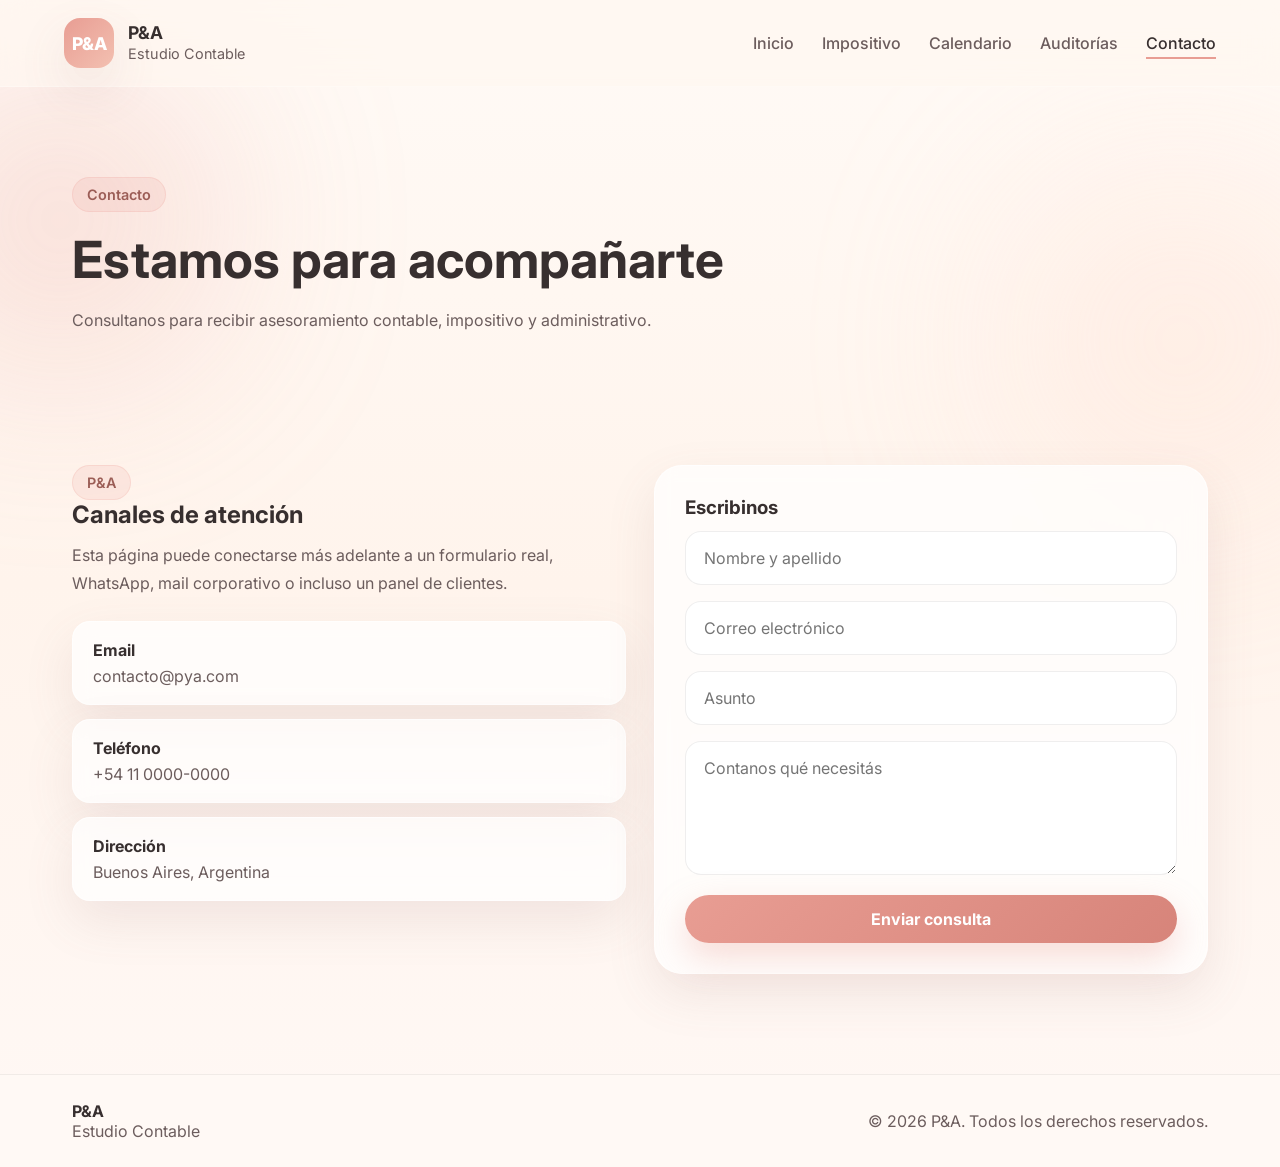
==== contacto.html @ fa161d2e "Add files via upload" ====
<!DOCTYPE html>
<html lang="es">
<head>
  <meta charset="UTF-8" />
  <meta name="viewport" content="width=device-width, initial-scale=1.0" />
  <title>P&A | Contacto</title>
  <link rel="preconnect" href="https://fonts.googleapis.com">
  <link rel="preconnect" href="https://fonts.gstatic.com" crossorigin>
  <link href="https://fonts.googleapis.com/css2?family=Inter:wght@300;400;500;600;700;800&display=swap" rel="stylesheet">
  <link rel="stylesheet" href="styles.css" />
</head>
<body>
  <div class="bg-blur bg-blur-1"></div>
  <div class="bg-blur bg-blur-2"></div>

  <header class="header" id="header">
    <div class="container nav">
      <a href="index.html" class="logo">
        <span class="logo-mark">P&A</span>
        <div class="logo-text">
          <h1>P&A</h1>
          <p>Estudio Contable</p>
        </div>
      </a>

      <nav class="nav-menu" id="navMenu">
        <a href="index.html">Inicio</a>
        <a href="impositivo.html">Impositivo</a>
        <a href="calendario.html">Calendario</a>
        <a href="auditorias.html">Auditorías</a>
        <a href="contacto.html" class="active">Contacto</a>
      </nav>

      <button class="menu-toggle" id="menuToggle" aria-label="Abrir menú">
        <span></span><span></span><span></span>
      </button>
    </div>
  </header>

  <main>
    <section class="subhero">
      <div class="container">
        <span class="section-label">Contacto</span>
        <h2>Estamos para acompañarte</h2>
        <p>
          Consultanos para recibir asesoramiento contable, impositivo y administrativo.
        </p>
      </div>
    </section>

    <section class="section contact-section">
      <div class="container contact-wrapper">
        <div class="contact-info reveal">
          <span class="section-label">P&A</span>
          <h2>Canales de atención</h2>
          <p>
            Esta página puede conectarse más adelante a un formulario real, WhatsApp,
            mail corporativo o incluso un panel de clientes.
          </p>

          <div class="contact-cards">
            <div class="contact-card">
              <strong>Email</strong>
              <span>contacto@pya.com</span>
            </div>
            <div class="contact-card">
              <strong>Teléfono</strong>
              <span>+54 11 0000-0000</span>
            </div>
            <div class="contact-card">
              <strong>Dirección</strong>
              <span>Buenos Aires, Argentina</span>
            </div>
          </div>
        </div>

        <form class="contact-form reveal">
          <h3>Escribinos</h3>
          <div class="form-group">
            <input type="text" placeholder="Nombre y apellido" />
          </div>
          <div class="form-group">
            <input type="email" placeholder="Correo electrónico" />
          </div>
          <div class="form-group">
            <input type="text" placeholder="Asunto" />
          </div>
          <div class="form-group">
            <textarea rows="5" placeholder="Contanos qué necesitás"></textarea>
          </div>
          <button type="submit" class="btn btn-primary full">Enviar consulta</button>
        </form>
      </div>
    </section>
  </main>

  <footer class="footer">
    <div class="container footer-content">
      <div>
        <strong>P&A</strong>
        <p>Estudio Contable</p>
      </div>
      <p>© 2026 P&A. Todos los derechos reservados.</p>
    </div>
  </footer>

  <script src="script.js"></script>
</body>
</html>
---- styles.css ----
:root {
  --salmon: #e89d93;
  --salmon-dark: #d7847a;
  --cream: #fff7f0;
  --white: #ffffff;
  --text: #372f2f;
  --text-soft: #6c5d5d;
  --border: rgba(55, 47, 47, 0.08);
  --shadow: 0 20px 50px rgba(142, 102, 95, 0.12);
  --radius-xl: 28px;
  --radius-lg: 20px;
  --transition: 0.35s ease;
  --container: 1200px;
}

* {
  margin: 0;
  padding: 0;
  box-sizing: border-box;
}

html {
  scroll-behavior: smooth;
}

body {
  font-family: 'Inter', sans-serif;
  background: linear-gradient(180deg, #fffaf6 0%, #fff4ec 50%, #fff8f5 100%);
  color: var(--text);
  overflow-x: hidden;
}

a {
  text-decoration: none;
  color: inherit;
}

button,
input,
textarea {
  font: inherit;
}

.container {
  width: min(90%, var(--container));
  margin: 0 auto;
  padding-inline: 8px;
}

.bg-blur {
  position: fixed;
  border-radius: 999px;
  filter: blur(110px);
  opacity: 0.35;
  z-index: -1;
  pointer-events: none;
}

.bg-blur-1 {
  width: 280px;
  height: 280px;
  background: var(--salmon);
  top: 80px;
  left: -80px;
}

.bg-blur-2 {
  width: 320px;
  height: 320px;
  background: #ffd8c8;
  right: -60px;
  top: 180px;
}

.header {
  position: sticky;
  top: 0;
  z-index: 1000;
  backdrop-filter: blur(16px);
  background: rgba(255, 247, 240, 0.75);
  border-bottom: 1px solid rgba(255, 255, 255, 0.25);
  transition: var(--transition);
}

.header.scrolled {
  box-shadow: 0 10px 30px rgba(0, 0, 0, 0.05);
}

.nav {
  display: flex;
  align-items: center;
  justify-content: space-between;
  padding: 18px 0;
  gap: 24px;
}

.logo {
  display: flex;
  align-items: center;
  gap: 14px;
}

.logo-mark {
  width: 50px;
  height: 50px;
  border-radius: 16px;
  display: grid;
  place-items: center;
  background: linear-gradient(135deg, var(--salmon), #f3c0b1);
  color: white;
  font-weight: 800;
  font-size: 1.1rem;
  box-shadow: var(--shadow);
}

.logo-text h1 {
  font-size: 1.1rem;
  line-height: 1;
}

.logo-text p {
  font-size: 0.9rem;
  color: var(--text-soft);
  margin-top: 4px;
}

.nav-menu {
  display: flex;
  align-items: center;
  gap: 28px;
}

.nav-menu a {
  position: relative;
  color: var(--text-soft);
  font-weight: 500;
  transition: var(--transition);
}

.nav-menu a.active,
.nav-menu a:hover {
  color: var(--text);
}

.nav-menu a::after {
  content: "";
  position: absolute;
  left: 0;
  bottom: -6px;
  width: 0%;
  height: 2px;
  background: var(--salmon);
  transition: var(--transition);
}

.nav-menu a.active::after,
.nav-menu a:hover::after {
  width: 100%;
}

.menu-toggle {
  display: none;
  flex-direction: column;
  gap: 5px;
  background: transparent;
  border: none;
  cursor: pointer;
}

.menu-toggle span {
  width: 24px;
  height: 2px;
  background: var(--text);
  border-radius: 10px;
}

/* HERO SLIDER */
.hero-slider {
  position: relative;
  min-height: 92vh;
  display: flex;
  align-items: center;
  overflow: hidden;
}

.hero-slides {
  position: absolute;
  inset: 0;
  z-index: 0;
}

.hero-slide {
  position: absolute;
  inset: 0;
  background-size: cover;
  background-position: center;
  opacity: 0;
  transform: scale(1.04);
  transition: opacity 1s ease, transform 6s ease;
}

.hero-slide.active {
  opacity: 1;
  transform: scale(1);
}

.hero-overlay {
  position: absolute;
  inset: 0;
  background:
    linear-gradient(120deg, rgba(40, 25, 25, 0.72), rgba(232, 157, 147, 0.32)),
    linear-gradient(180deg, rgba(0, 0, 0, 0.28), rgba(0, 0, 0, 0.12));
  z-index: 1;
  pointer-events: none;
}

.hero-slider-content {
  position: relative;
  z-index: 3;
  width: min(90%, var(--container));
  margin: 0 auto;
  min-height: 92vh;
  display: flex;
  align-items: center;
  padding: 110px 0 120px;
}

.hero-text {
  position: relative;
  z-index: 4;
  max-width: 720px;
  padding-left: 6px;
  transition: opacity 0.45s ease, transform 0.45s ease;
}

.hero-text.text-changing {
  opacity: 0;
  transform: translateY(18px);
}

.hero-text.text-visible {
  opacity: 1;
  transform: translateY(0);
}

.eyebrow,
.section-label,
.tag {
  display: inline-flex;
  align-items: center;
  padding: 8px 14px;
  background: rgba(255, 255, 255, 0.14);
  border: 1px solid rgba(255, 255, 255, 0.18);
  border-radius: 999px;
  color: #fff4ef;
  font-size: 0.9rem;
  font-weight: 600;
  backdrop-filter: blur(8px);
}

.section-label {
  color: #9b5d56;
  background: rgba(232, 157, 147, 0.15);
  border: 1px solid rgba(232, 157, 147, 0.2);
  backdrop-filter: none;
}

.hero-text h2 {
  font-size: clamp(2.2rem, 4.5vw, 4.4rem);
  line-height: 1.02;
  margin: 18px 0;
  max-width: 10ch;
  color: white;
}

.hero-text p {
  font-size: 1.08rem;
  line-height: 1.85;
  color: rgba(255, 247, 243, 0.92);
  max-width: 62ch;
}

.hero-text .eyebrow,
.hero-text h2,
.hero-text p,
.hero-text .hero-buttons {
  will-change: opacity, transform;
}

.hero-buttons {
  display: flex;
  flex-wrap: wrap;
  gap: 14px;
  margin-top: 30px;
}

.btn {
  padding: 14px 24px;
  border-radius: 999px;
  border: none;
  cursor: pointer;
  font-weight: 700;
  transition: var(--transition);
  display: inline-flex;
  align-items: center;
  justify-content: center;
}

.btn-primary {
  background: linear-gradient(135deg, var(--salmon), var(--salmon-dark));
  color: white;
  box-shadow: 0 14px 35px rgba(232, 157, 147, 0.35);
}

.btn-primary:hover,
.card-link:hover {
  transform: translateY(-5px);
}

.btn-secondary {
  background: rgba(255, 255, 255, 0.85);
  color: var(--text);
  border: 1px solid rgba(255, 255, 255, 0.25);
}

.btn-secondary:hover {
  background: white;
  transform: translateY(-3px);
}

.slider-indicators {
  position: absolute;
  left: 50%;
  bottom: 28px;
  transform: translateX(-50%);
  z-index: 6;
  display: flex;
  gap: 12px;
  align-items: center;
  justify-content: center;
  width: max-content;
}

.indicator {
  width: 14px;
  height: 14px;
  border-radius: 50%;
  border: none;
  cursor: pointer;
  background: rgba(255, 255, 255, 0.5);
  transition: 0.3s ease;
  pointer-events: auto;
}

.indicator:hover {
  transform: scale(1.1);
  background: rgba(255, 255, 255, 0.8);
}

.indicator.active {
  background: white;
  transform: scale(1.15);
}

/* COMMON */
.subhero {
  padding: 90px 0 30px;
}

.subhero h2 {
  font-size: clamp(2rem, 4vw, 3.4rem);
  margin: 16px 0;
}

.subhero p {
  color: var(--text-soft);
  line-height: 1.8;
  max-width: 760px;
}

.hero-stats {
  display: flex;
  flex-wrap: wrap;
  gap: 16px;
  margin-top: 34px;
}

.center-stats {
  justify-content: center;
}

.stat-card {
  background: rgba(255, 255, 255, 0.72);
  backdrop-filter: blur(8px);
  border: 1px solid rgba(255, 255, 255, 0.6);
  box-shadow: var(--shadow);
  border-radius: var(--radius-lg);
  padding: 20px;
  min-width: 170px;
}

.stat-card h3 {
  font-size: 1.5rem;
  margin-bottom: 6px;
}

.stat-card p {
  font-size: 0.95rem;
  line-height: 1.5;
  color: var(--text-soft);
}

.section {
  padding: 100px 0;
}

.section-heading {
  text-align: center;
  max-width: 780px;
  margin: 0 auto 52px;
}

.section-heading h2 {
  font-size: clamp(2rem, 4vw, 3.2rem);
  margin: 16px 0;
}

.section-heading p {
  color: var(--text-soft);
  line-height: 1.8;
  font-size: 1.05rem;
}

.cards-grid {
  display: grid;
  grid-template-columns: repeat(3, 1fr);
  gap: 24px;
}

.info-card,
.audit-card,
.timeline-card,
.contact-form,
.contact-card {
  background: rgba(255, 255, 255, 0.72);
  border: 1px solid rgba(255, 255, 255, 0.65);
  box-shadow: var(--shadow);
  backdrop-filter: blur(10px);
}

.info-card {
  border-radius: var(--radius-xl);
  padding: 28px;
  transition: var(--transition);
}

.info-card:hover {
  transform: translateY(-8px);
}

.card-link {
  display: block;
}

.icon {
  width: 58px;
  height: 58px;
  display: grid;
  place-items: center;
  border-radius: 18px;
  background: linear-gradient(135deg, #fff1ea, #ffe5d8);
  margin-bottom: 18px;
  font-size: 1.5rem;
}

.info-card h3,
.audit-card h3,
.timeline-card h3,
.contact-form h3,
.contact-info h2 {
  margin-bottom: 12px;
}

.info-card p,
.audit-card p,
.timeline-card p,
.contact-info p {
  color: var(--text-soft);
  line-height: 1.75;
}

.audit-grid {
  display: grid;
  grid-template-columns: 1.2fr 0.8fr 0.8fr;
  gap: 24px;
}

.audit-card {
  border-radius: var(--radius-xl);
  padding: 28px;
}

.audit-card.large {
  padding: 34px;
}

.progress-list {
  margin-top: 24px;
  display: grid;
  gap: 18px;
}

.progress-item span {
  display: block;
  margin-bottom: 8px;
  font-weight: 600;
}

.progress {
  height: 12px;
  background: #f4ebe5;
  border-radius: 999px;
  overflow: hidden;
}

.progress div {
  height: 100%;
  border-radius: inherit;
  background: linear-gradient(90deg, var(--salmon), #f0b9af);
}

.timeline-card {
  border-radius: 30px;
  padding: 34px;
}

.full-card {
  max-width: 900px;
  margin: 0 auto;
}

.timeline-item {
  display: flex;
  gap: 14px;
  align-items: flex-start;
  padding: 18px 0;
  border-bottom: 1px solid rgba(55, 47, 47, 0.07);
}

.timeline-item:last-child {
  border-bottom: none;
}

.dot {
  width: 14px;
  height: 14px;
  background: var(--salmon);
  border-radius: 50%;
  margin-top: 6px;
  box-shadow: 0 0 0 8px rgba(232, 157, 147, 0.12);
}

.contact-wrapper {
  display: grid;
  grid-template-columns: 1fr 1fr;
  gap: 28px;
  align-items: start;
}

.contact-cards {
  margin-top: 24px;
  display: grid;
  gap: 14px;
}

.contact-card {
  border-radius: 18px;
  padding: 18px 20px;
}

.contact-card strong {
  display: block;
  margin-bottom: 6px;
}

.contact-card span {
  color: var(--text-soft);
}

.contact-form {
  border-radius: 28px;
  padding: 30px;
}

.form-group {
  margin-bottom: 16px;
}

.contact-form input,
.contact-form textarea {
  width: 100%;
  padding: 16px 18px;
  border-radius: 16px;
  border: 1px solid rgba(55, 47, 47, 0.08);
  background: rgba(255, 255, 255, 0.9);
  color: var(--text);
  outline: none;
  transition: var(--transition);
}

.contact-form input:focus,
.contact-form textarea:focus {
  border-color: rgba(232, 157, 147, 0.5);
  box-shadow: 0 0 0 4px rgba(232, 157, 147, 0.12);
}

.full {
  width: 100%;
}

.footer {
  padding: 26px 0;
  border-top: 1px solid rgba(55, 47, 47, 0.07);
  background: rgba(255, 250, 246, 0.7);
}

.footer-content {
  display: flex;
  justify-content: space-between;
  align-items: center;
  gap: 16px;
  flex-wrap: wrap;
}

.footer p {
  color: var(--text-soft);
}

.reveal {
  opacity: 0;
  transform: translateY(30px);
  transition: 0.8s ease;
}

.reveal.visible {
  opacity: 1;
  transform: translateY(0);
}

@media (max-width: 1024px) {
  .audit-grid,
  .contact-wrapper,
  .cards-grid {
    grid-template-columns: 1fr 1fr;
  }

  .audit-grid .large {
    grid-column: 1 / -1;
  }
}

@media (max-width: 768px) {
  .nav-menu {
    position: absolute;
    top: 85px;
    right: 4%;
    width: 240px;
    flex-direction: column;
    align-items: flex-start;
    gap: 18px;
    padding: 22px;
    border-radius: 22px;
    background: rgba(255, 248, 242, 0.97);
    box-shadow: var(--shadow);
    opacity: 0;
    pointer-events: none;
    transform: translateY(-12px);
    transition: var(--transition);
  }

  .nav-menu.open {
    opacity: 1;
    pointer-events: auto;
    transform: translateY(0);
  }

  .menu-toggle {
    display: flex;
  }

  .audit-grid,
  .contact-wrapper,
  .cards-grid {
    grid-template-columns: 1fr;
  }

  .hero-slider {
    min-height: 84vh;
  }

  .hero-slider-content {
    min-height: 84vh;
    padding: 95px 0 95px;
  }

  .hero-text {
    max-width: 100%;
    padding-left: 0;
  }

  .hero-text h2 {
    max-width: 100%;
    font-size: clamp(2.2rem, 8vw, 3.8rem);
  }

  .slider-indicators {
    bottom: 20px;
  }

  .hero-stats {
    flex-direction: column;
  }

  .stat-card {
    width: 100%;
  }

  .section {
    padding: 80px 0;
  }
}
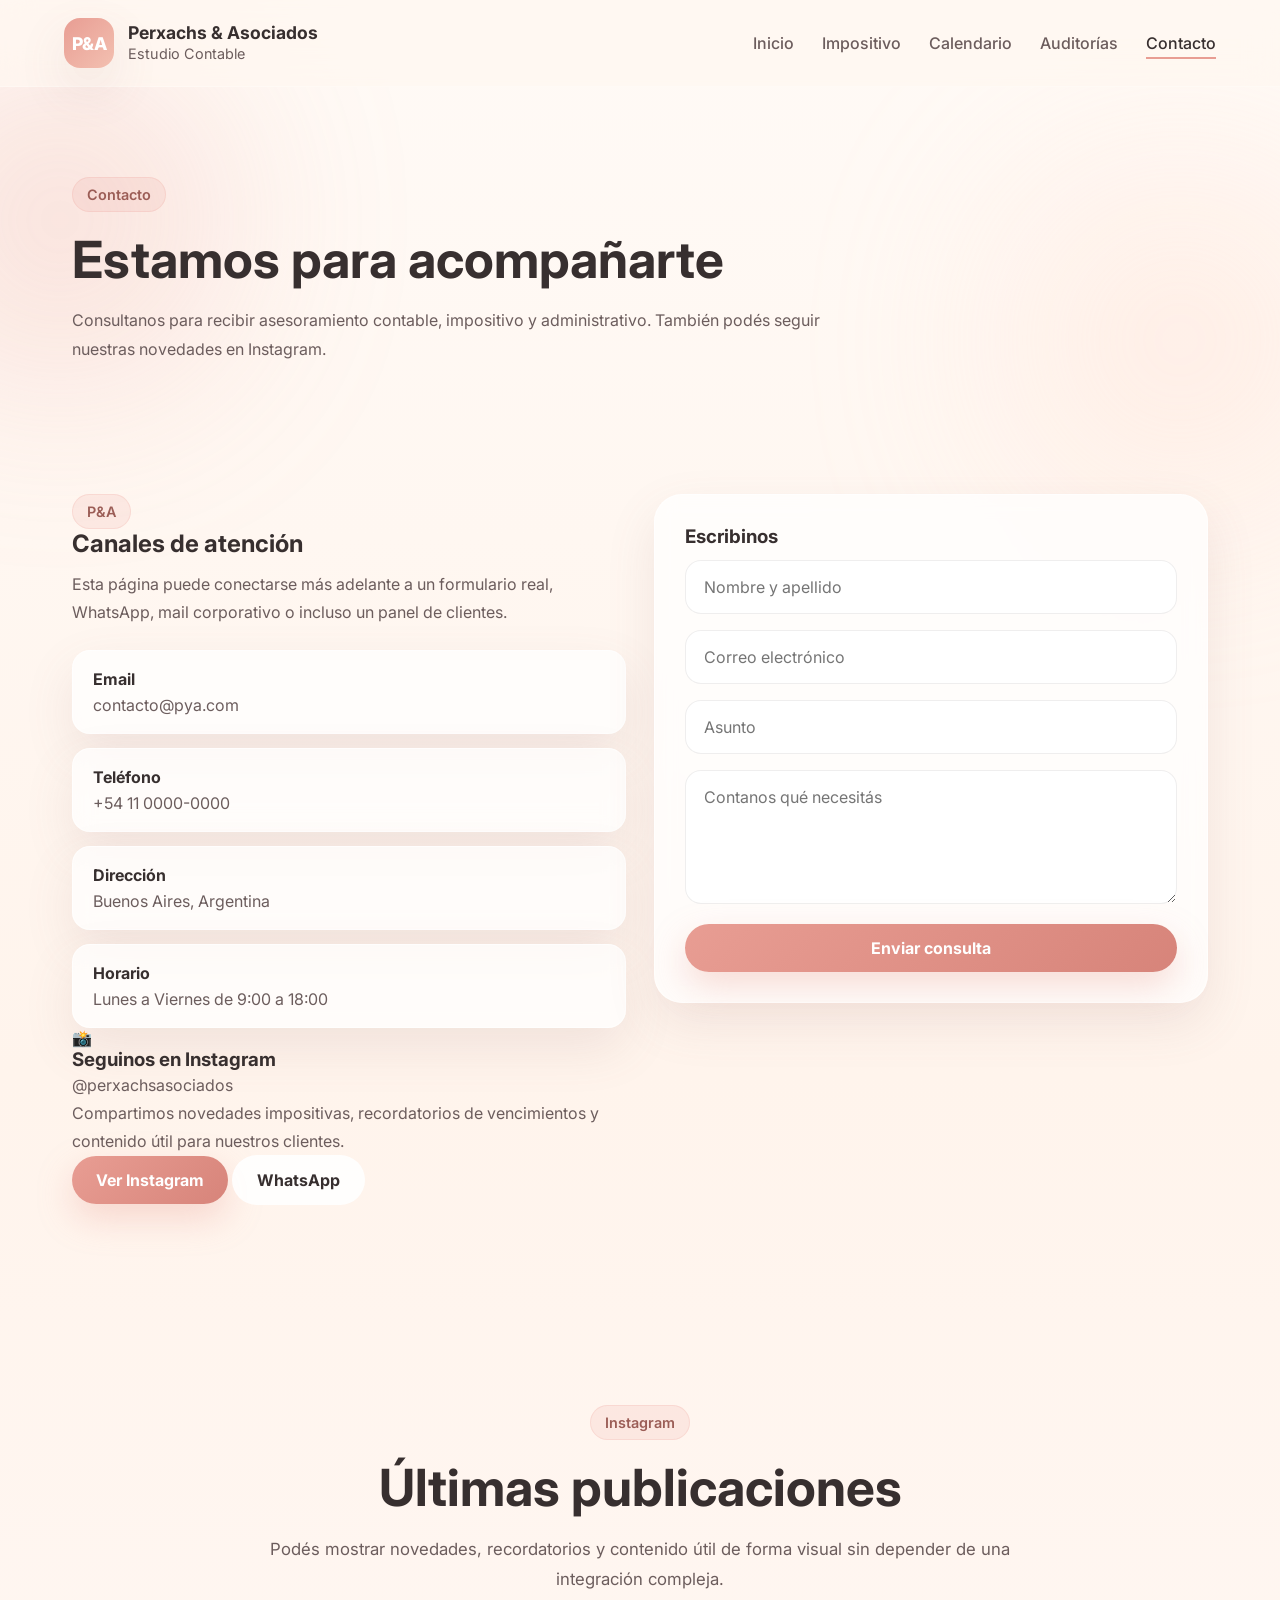
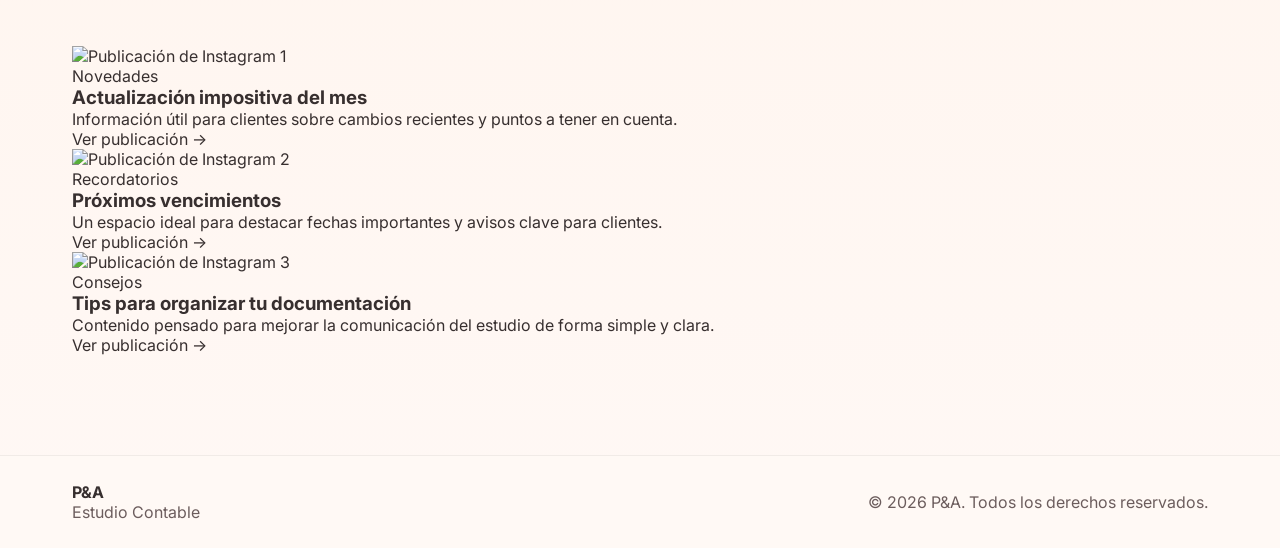
==== commit e89370a5: "Add files via upload" ====
--- a/contacto.html
+++ b/contacto.html
@@ -18,7 +18,7 @@
       <a href="index.html" class="logo">
         <span class="logo-mark">P&A</span>
         <div class="logo-text">
-          <h1>P&A</h1>
+          <h1>Perxachs & Asociados</h1>
           <p>Estudio Contable</p>
         </div>
       </a>
@@ -44,6 +44,7 @@
         <h2>Estamos para acompañarte</h2>
         <p>
           Consultanos para recibir asesoramiento contable, impositivo y administrativo.
+          También podés seguir nuestras novedades en Instagram.
         </p>
       </div>
     </section>
@@ -63,33 +64,132 @@
               <strong>Email</strong>
               <span>contacto@pya.com</span>
             </div>
+
             <div class="contact-card">
               <strong>Teléfono</strong>
               <span>+54 11 0000-0000</span>
             </div>
+
             <div class="contact-card">
               <strong>Dirección</strong>
               <span>Buenos Aires, Argentina</span>
             </div>
+
+            <div class="contact-card">
+              <strong>Horario</strong>
+              <span>Lunes a Viernes de 9:00 a 18:00</span>
+            </div>
+          </div>
+
+          <div class="social-block reveal">
+            <div class="social-header">
+              <div class="social-icon">📸</div>
+              <div>
+                <h3>Seguinos en Instagram</h3>
+                <p>@perxachsasociados</p>
+              </div>
+            </div>
+
+            <p class="social-text">
+              Compartimos novedades impositivas, recordatorios de vencimientos
+              y contenido útil para nuestros clientes.
+            </p>
+
+            <div class="social-buttons">
+              <a href="https://www.instagram.com/" target="_blank" rel="noopener noreferrer" class="btn btn-primary">
+                Ver Instagram
+              </a>
+              <a href="https://wa.me/541100000000" target="_blank" rel="noopener noreferrer" class="btn btn-secondary">
+                WhatsApp
+              </a>
+            </div>
           </div>
         </div>
 
         <form class="contact-form reveal">
           <h3>Escribinos</h3>
+
           <div class="form-group">
             <input type="text" placeholder="Nombre y apellido" />
           </div>
+
           <div class="form-group">
             <input type="email" placeholder="Correo electrónico" />
           </div>
+
           <div class="form-group">
             <input type="text" placeholder="Asunto" />
           </div>
+
           <div class="form-group">
             <textarea rows="5" placeholder="Contanos qué necesitás"></textarea>
           </div>
+
           <button type="submit" class="btn btn-primary full">Enviar consulta</button>
         </form>
+      </div>
+    </section>
+
+    <section class="section instagram-section">
+      <div class="container">
+        <div class="section-heading reveal">
+          <span class="section-label">Instagram</span>
+          <h2>Últimas publicaciones</h2>
+          <p>
+            Podés mostrar novedades, recordatorios y contenido útil de forma visual
+            sin depender de una integración compleja.
+          </p>
+        </div>
+
+        <div class="instagram-grid">
+          <article class="instagram-card reveal">
+            <div class="instagram-image">
+              <img src="img/post1.jpg" alt="Publicación de Instagram 1">
+            </div>
+            <div class="instagram-content">
+              <span class="instagram-tag">Novedades</span>
+              <h3>Actualización impositiva del mes</h3>
+              <p>
+                Información útil para clientes sobre cambios recientes y puntos a tener en cuenta.
+              </p>
+              <a href="https://www.instagram.com/" target="_blank" rel="noopener noreferrer" class="instagram-link">
+                Ver publicación →
+              </a>
+            </div>
+          </article>
+
+          <article class="instagram-card reveal">
+            <div class="instagram-image">
+              <img src="img/post2.jpg" alt="Publicación de Instagram 2">
+            </div>
+            <div class="instagram-content">
+              <span class="instagram-tag">Recordatorios</span>
+              <h3>Próximos vencimientos</h3>
+              <p>
+                Un espacio ideal para destacar fechas importantes y avisos clave para clientes.
+              </p>
+              <a href="https://www.instagram.com/" target="_blank" rel="noopener noreferrer" class="instagram-link">
+                Ver publicación →
+              </a>
+            </div>
+          </article>
+
+          <article class="instagram-card reveal">
+            <div class="instagram-image">
+              <img src="img/post3.jpg" alt="Publicación de Instagram 3">
+            </div>
+            <div class="instagram-content">
+              <span class="instagram-tag">Consejos</span>
+              <h3>Tips para organizar tu documentación</h3>
+              <p>
+                Contenido pensado para mejorar la comunicación del estudio de forma simple y clara.
+              </p>
+              <a href="https://www.instagram.com/" target="_blank" rel="noopener noreferrer" class="instagram-link">
+                Ver publicación →
+              </a>
+            </div>
+          </article>
+        </div>
       </div>
     </section>
   </main>
--- a/styles.css
+++ b/styles.css
@@ -728,4 +728,156 @@
   .section {
     padding: 80px 0;
   }
+  /* CONTACTO + INSTAGRAM */
+.social-block {
+  margin-top: 26px;
+  background: rgba(255, 255, 255, 0.72);
+  border: 1px solid rgba(255, 255, 255, 0.65);
+  box-shadow: var(--shadow);
+  backdrop-filter: blur(10px);
+  border-radius: 24px;
+  padding: 24px;
+}
+
+.social-header {
+  display: flex;
+  align-items: center;
+  gap: 16px;
+  margin-bottom: 14px;
+}
+
+.social-icon {
+  width: 56px;
+  height: 56px;
+  border-radius: 18px;
+  display: grid;
+  place-items: center;
+  background: linear-gradient(135deg, #fff1ea, #ffe5d8);
+  font-size: 1.5rem;
+}
+
+.social-header h3 {
+  margin-bottom: 4px;
+  font-size: 1.2rem;
+}
+
+.social-header p {
+  color: var(--text-soft);
+  font-size: 0.95rem;
+}
+
+.social-text {
+  color: var(--text-soft);
+  line-height: 1.75;
+  margin-bottom: 18px;
+}
+
+.social-buttons {
+  display: flex;
+  flex-wrap: wrap;
+  gap: 12px;
+}
+
+.instagram-section {
+  padding-top: 30px;
+}
+
+.instagram-grid {
+  display: grid;
+  grid-template-columns: repeat(3, 1fr);
+  gap: 24px;
+}
+
+.instagram-card {
+  background: rgba(255, 255, 255, 0.72);
+  border: 1px solid rgba(255, 255, 255, 0.65);
+  box-shadow: var(--shadow);
+  backdrop-filter: blur(10px);
+  border-radius: 24px;
+  overflow: hidden;
+  transition: var(--transition);
+}
+
+.instagram-card:hover {
+  transform: translateY(-8px);
+}
+
+.instagram-image {
+  width: 100%;
+  height: 220px;
+  overflow: hidden;
+}
+
+.instagram-image img {
+  width: 100%;
+  height: 100%;
+  object-fit: cover;
+  display: block;
+  transition: transform 0.45s ease;
+}
+
+.instagram-card:hover .instagram-image img {
+  transform: scale(1.05);
+}
+
+.instagram-content {
+  padding: 22px;
+}
+
+.instagram-tag {
+  display: inline-block;
+  margin-bottom: 12px;
+  padding: 7px 12px;
+  border-radius: 999px;
+  background: rgba(232, 157, 147, 0.15);
+  border: 1px solid rgba(232, 157, 147, 0.2);
+  color: #9b5d56;
+  font-size: 0.85rem;
+  font-weight: 600;
+}
+
+.instagram-content h3 {
+  margin-bottom: 12px;
+  font-size: 1.2rem;
+}
+
+.instagram-content p {
+  color: var(--text-soft);
+  line-height: 1.75;
+  margin-bottom: 16px;
+}
+
+.instagram-link {
+  color: var(--salmon-dark);
+  font-weight: 700;
+  transition: var(--transition);
+}
+
+.instagram-link:hover {
+  color: var(--salmon);
+}
+
+@media (max-width: 1024px) {
+  .instagram-grid {
+    grid-template-columns: 1fr 1fr;
+  }
+}
+
+@media (max-width: 768px) {
+  .social-buttons {
+    flex-direction: column;
+  }
+
+  .social-buttons .btn {
+    width: 100%;
+  }
+
+  .instagram-grid {
+    grid-template-columns: 1fr;
+  }
+
+  .instagram-image {
+    height: 200px;
+  }
+}
 }
